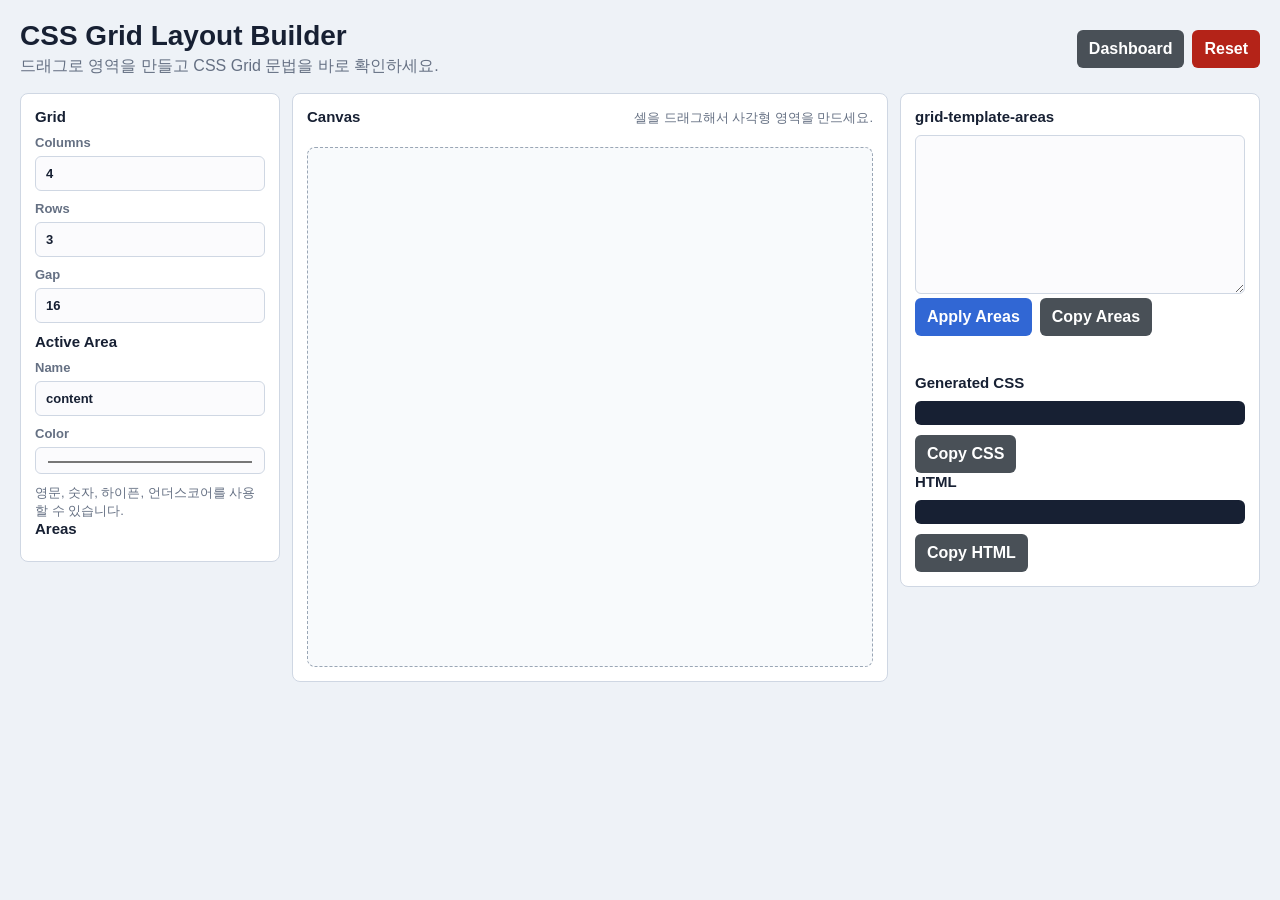
==== index.html @ a44a2213 "feat: add static grid builder shell" ====
<!doctype html>
<html lang="ko">
<head>
  <meta charset="utf-8">
  <meta name="viewport" content="width=device-width, initial-scale=1">
  <title>CSS Grid Layout Builder</title>
  <link rel="stylesheet" href="styles.css">
</head>
<body>
  <main class="app-shell">
    <header class="topbar">
      <div>
        <h1>CSS Grid Layout Builder</h1>
        <p>드래그로 영역을 만들고 CSS Grid 문법을 바로 확인하세요.</p>
      </div>
      <div class="topbar-actions">
        <button id="preset-dashboard" class="button secondary" type="button">Dashboard</button>
        <button id="reset-grid" class="button danger" type="button">Reset</button>
      </div>
    </header>

    <section class="workspace" aria-label="CSS Grid builder workspace">
      <aside class="panel controls-panel">
        <h2>Grid</h2>
        <label>Columns <input id="columns-input" type="number" min="1" max="8" value="4"></label>
        <label>Rows <input id="rows-input" type="number" min="1" max="8" value="3"></label>
        <label>Gap <input id="gap-input" type="number" min="0" max="64" value="16"></label>

        <h2>Active Area</h2>
        <label>Name <input id="area-name-input" type="text" value="content" spellcheck="false"></label>
        <label>Color <input id="area-color-input" type="color" value="#2a9d8f"></label>
        <p id="area-name-help" class="hint">영문, 숫자, 하이픈, 언더스코어를 사용할 수 있습니다.</p>

        <h2>Areas</h2>
        <div id="area-list" class="area-list"></div>
      </aside>

      <section class="panel canvas-panel">
        <div class="panel-heading">
          <h2>Canvas</h2>
          <p>셀을 드래그해서 사각형 영역을 만드세요.</p>
        </div>
        <div id="grid-canvas" class="grid-canvas" aria-label="Interactive grid canvas"></div>
        <p id="canvas-message" class="status-message" role="status"></p>
      </section>

      <aside class="panel code-panel">
        <h2>grid-template-areas</h2>
        <textarea id="areas-textarea" spellcheck="false" rows="6"></textarea>
        <div class="button-row">
          <button id="apply-areas" class="button" type="button">Apply Areas</button>
          <button id="copy-areas" class="button secondary" type="button">Copy Areas</button>
        </div>
        <p id="areas-error" class="error-message" role="alert"></p>

        <h2>Generated CSS</h2>
        <pre><code id="css-output"></code></pre>
        <button id="copy-css" class="button secondary" type="button">Copy CSS</button>

        <h2>HTML</h2>
        <pre><code id="html-output"></code></pre>
        <button id="copy-html" class="button secondary" type="button">Copy HTML</button>
      </aside>
    </section>
  </main>
  <script src="app.js"></script>
</body>
</html>
---- styles.css ----
:root {
  --bg: #eef2f7;
  --panel: #ffffff;
  --text: #172033;
  --muted: #657083;
  --line: #cfd7e3;
  --primary: #3167d4;
  --danger: #b42318;
  --focus: #f4a261;
}

* { box-sizing: border-box; }

body {
  margin: 0;
  min-width: 320px;
  background: var(--bg);
  color: var(--text);
  font-family: Arial, sans-serif;
}

button, input, textarea { font: inherit; }

.app-shell {
  min-height: 100vh;
  padding: 20px;
}

.topbar {
  display: flex;
  align-items: center;
  justify-content: space-between;
  gap: 16px;
  margin-bottom: 16px;
}

.topbar h1 {
  margin: 0 0 4px;
  font-size: 28px;
  letter-spacing: 0;
}

.topbar p {
  margin: 0;
  color: var(--muted);
}

.topbar-actions, .button-row {
  display: flex;
  flex-wrap: wrap;
  gap: 8px;
}

.workspace {
  display: grid;
  grid-template-columns: 260px minmax(360px, 1fr) 360px;
  gap: 12px;
  align-items: start;
}

.panel {
  min-width: 0;
  border: 1px solid var(--line);
  border-radius: 8px;
  background: var(--panel);
  padding: 14px;
}

.panel h2 {
  margin: 0 0 10px;
  font-size: 15px;
}

.panel-heading {
  display: flex;
  align-items: baseline;
  justify-content: space-between;
  gap: 12px;
  margin-bottom: 12px;
}

.panel-heading p, .hint, .status-message, .error-message {
  margin: 0;
  color: var(--muted);
  font-size: 13px;
}

label {
  display: grid;
  gap: 6px;
  margin-bottom: 10px;
  color: var(--muted);
  font-size: 13px;
  font-weight: 700;
}

input, textarea {
  width: 100%;
  border: 1px solid var(--line);
  border-radius: 6px;
  background: #fbfbfd;
  color: var(--text);
  padding: 9px 10px;
}

textarea {
  min-height: 132px;
  resize: vertical;
  font-family: Consolas, "Courier New", monospace;
  line-height: 1.45;
}

.button {
  min-height: 38px;
  border: 0;
  border-radius: 6px;
  background: var(--primary);
  color: white;
  padding: 0 12px;
  font-weight: 700;
  cursor: pointer;
}

.button.secondary { background: #495057; }
.button.danger { background: var(--danger); }
.button:focus-visible, input:focus-visible, textarea:focus-visible {
  outline: 3px solid rgba(244, 162, 97, 0.45);
  outline-offset: 2px;
}

.grid-canvas {
  display: grid;
  min-height: 520px;
  border: 1px dashed #9aa6b5;
  border-radius: 8px;
  background: #f8fafc;
  padding: 10px;
  gap: 8px;
  touch-action: none;
  user-select: none;
}

.grid-cell {
  min-width: 0;
  min-height: 72px;
  border: 1px solid #d8dee8;
  border-radius: 6px;
  background: #ffffff;
  color: var(--text);
  display: flex;
  align-items: center;
  justify-content: center;
  font-weight: 700;
  overflow: hidden;
  text-align: center;
}

.grid-cell.preview {
  outline: 3px solid var(--focus);
  outline-offset: -3px;
}

.grid-cell.empty {
  color: #98a2b3;
  font-weight: 400;
}

.area-list {
  display: grid;
  gap: 8px;
}

.area-item {
  display: grid;
  grid-template-columns: 18px minmax(0, 1fr) auto;
  gap: 8px;
  align-items: center;
  border: 1px solid var(--line);
  border-radius: 6px;
  padding: 8px;
  background: #fbfbfd;
}

.swatch {
  width: 18px;
  height: 18px;
  border-radius: 4px;
  border: 1px solid rgba(0, 0, 0, 0.14);
}

pre {
  max-height: 260px;
  overflow: auto;
  margin: 0 0 10px;
  border-radius: 6px;
  background: #172033;
  color: #e8eefc;
  padding: 12px;
  font-size: 13px;
  line-height: 1.45;
}

.error-message {
  min-height: 18px;
  margin: 8px 0 12px;
  color: var(--danger);
}

@media (max-width: 1080px) {
  .workspace {
    grid-template-columns: 1fr;
  }

  .grid-canvas {
    min-height: 420px;
  }
}

@media (max-width: 640px) {
  .app-shell { padding: 12px; }
  .topbar { align-items: flex-start; flex-direction: column; }
  .topbar h1 { font-size: 23px; }
  .grid-cell { min-height: 56px; font-size: 12px; }
}
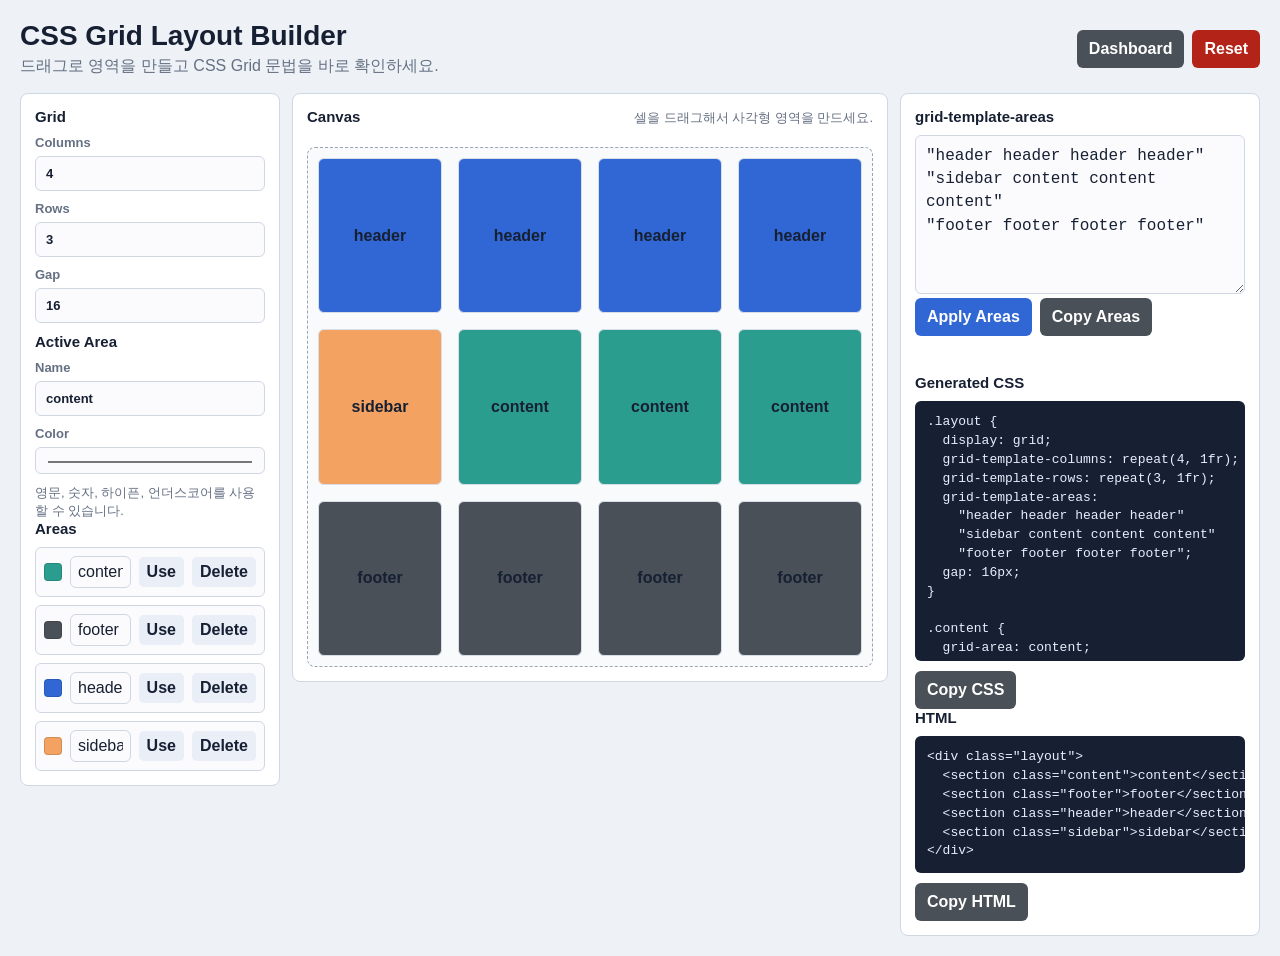
==== commit f9a5af20: "feat: complete grid layout builder" ====
--- a/index.html
+++ b/index.html
@@ -11,7 +11,7 @@
     <header class="topbar">
       <div>
         <h1>CSS Grid Layout Builder</h1>
-        <p>드래그로 영역을 만들고 CSS Grid 문법을 바로 확인하세요.</p>
+        <p>&#46300;&#47000;&#44536;&#47196; &#50689;&#50669;&#51012; &#47564;&#46308;&#44256; CSS Grid &#47928;&#48277;&#51012; &#48148;&#47196; &#54869;&#51064;&#54616;&#49464;&#50836;.</p>
       </div>
       <div class="topbar-actions">
         <button id="preset-dashboard" class="button secondary" type="button">Dashboard</button>
@@ -27,9 +27,9 @@
         <label>Gap <input id="gap-input" type="number" min="0" max="64" value="16"></label>
 
         <h2>Active Area</h2>
-        <label>Name <input id="area-name-input" type="text" value="content" spellcheck="false"></label>
+        <label>Name <input id="area-name-input" type="text" value="content" spellcheck="false" aria-describedby="area-name-help"></label>
         <label>Color <input id="area-color-input" type="color" value="#2a9d8f"></label>
-        <p id="area-name-help" class="hint">영문, 숫자, 하이픈, 언더스코어를 사용할 수 있습니다.</p>
+        <p id="area-name-help" class="hint">&#50689;&#47928;, &#49707;&#51088;, &#54616;&#51060;&#54536;, &#50616;&#45908;&#49828;&#53076;&#50612;&#47484; &#49324;&#50857;&#54624; &#49688; &#51080;&#49845;&#45768;&#45796;.</p>
 
         <h2>Areas</h2>
         <div id="area-list" class="area-list"></div>
@@ -38,14 +38,14 @@
       <section class="panel canvas-panel">
         <div class="panel-heading">
           <h2>Canvas</h2>
-          <p>셀을 드래그해서 사각형 영역을 만드세요.</p>
+          <p>&#49472;&#51012; &#46300;&#47000;&#44536;&#54644;&#49436; &#49324;&#44033;&#54805; &#50689;&#50669;&#51012; &#47564;&#46300;&#49464;&#50836;.</p>
         </div>
         <div id="grid-canvas" class="grid-canvas" aria-label="Interactive grid canvas"></div>
         <p id="canvas-message" class="status-message" role="status"></p>
       </section>
 
       <aside class="panel code-panel">
-        <h2>grid-template-areas</h2>
+        <label class="section-label" for="areas-textarea">grid-template-areas</label>
         <textarea id="areas-textarea" spellcheck="false" rows="6"></textarea>
         <div class="button-row">
           <button id="apply-areas" class="button" type="button">Apply Areas</button>
--- a/styles.css
+++ b/styles.css
@@ -66,9 +66,12 @@
   padding: 14px;
 }
 
-.panel h2 {
+.panel h2, .section-label {
+  display: block;
   margin: 0 0 10px;
   font-size: 15px;
+  color: var(--text);
+  font-weight: 700;
 }
 
 .panel-heading {
@@ -222,3 +225,32 @@
   .topbar h1 { font-size: 23px; }
   .grid-cell { min-height: 56px; font-size: 12px; }
 }
+
+.mini-button {
+  min-height: 30px;
+  border: 0;
+  border-radius: 5px;
+  background: #e9eef7;
+  color: var(--text);
+  padding: 0 8px;
+  cursor: pointer;
+  font-weight: 700;
+}
+
+.area-item.editable {
+  grid-template-columns: 18px minmax(0, 1fr) auto auto;
+}
+
+.area-rename {
+  min-width: 0;
+  height: 32px;
+  padding: 5px 7px;
+}
+
+@media (max-width: 420px) {
+  .panel { padding: 10px; }
+  .topbar-actions, .button-row { width: 100%; }
+  .button { flex: 1 1 140px; }
+  .area-item.editable { grid-template-columns: 18px minmax(0, 1fr); }
+  .area-item.editable .mini-button { width: 100%; }
+}
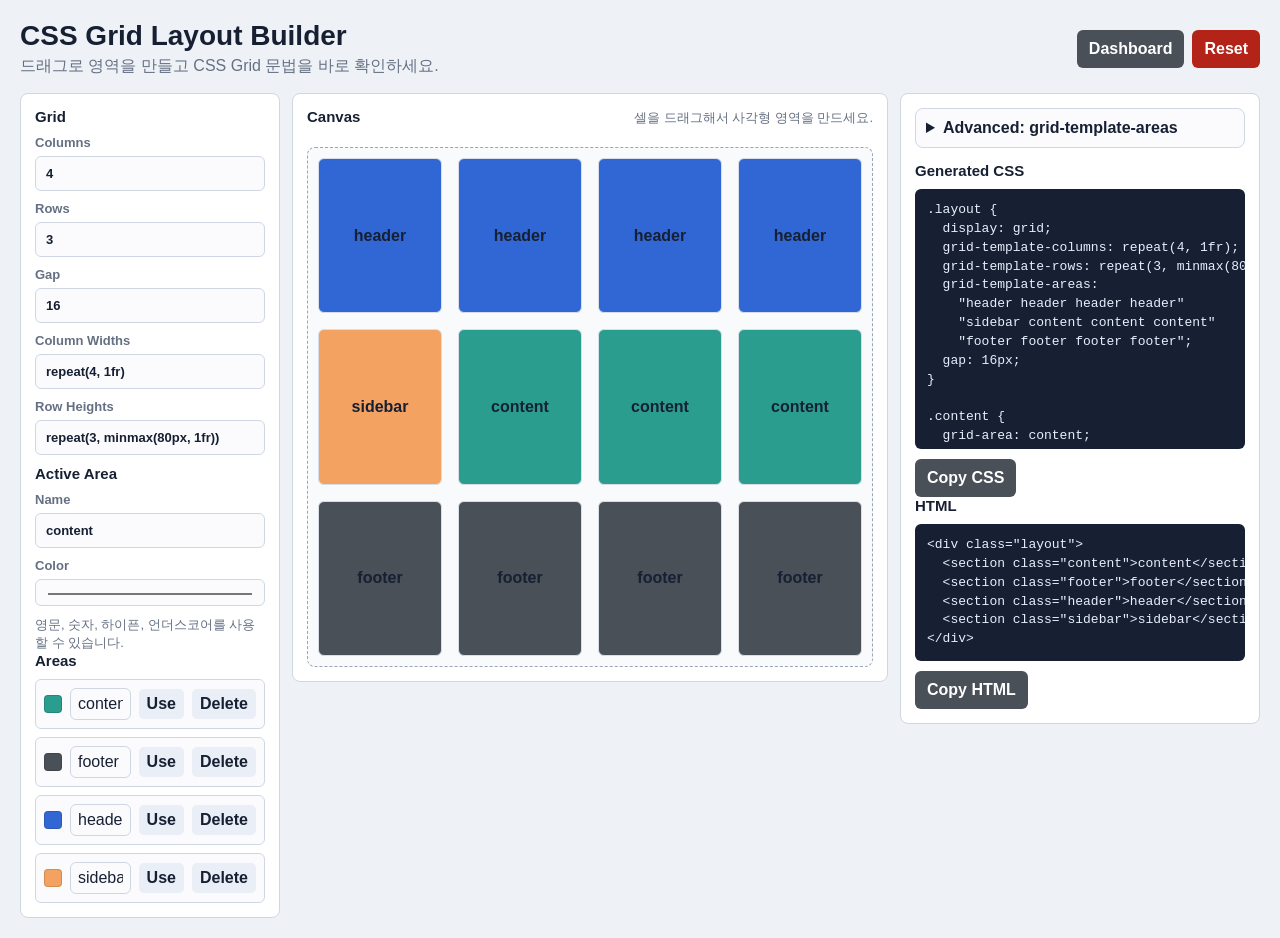
==== commit 3085a5a2: "feat: add grid track controls" ====
--- a/index.html
+++ b/index.html
@@ -25,6 +25,8 @@
         <label>Columns <input id="columns-input" type="number" min="1" max="8" value="4"></label>
         <label>Rows <input id="rows-input" type="number" min="1" max="8" value="3"></label>
         <label>Gap <input id="gap-input" type="number" min="0" max="64" value="16"></label>
+        <label>Column Widths <input id="column-template-input" type="text" value="repeat(4, 1fr)" spellcheck="false"></label>
+        <label>Row Heights <input id="row-template-input" type="text" value="repeat(3, minmax(80px, 1fr))" spellcheck="false"></label>
 
         <h2>Active Area</h2>
         <label>Name <input id="area-name-input" type="text" value="content" spellcheck="false" aria-describedby="area-name-help"></label>
@@ -45,13 +47,17 @@
       </section>
 
       <aside class="panel code-panel">
-        <label class="section-label" for="areas-textarea">grid-template-areas</label>
-        <textarea id="areas-textarea" spellcheck="false" rows="6"></textarea>
-        <div class="button-row">
-          <button id="apply-areas" class="button" type="button">Apply Areas</button>
-          <button id="copy-areas" class="button secondary" type="button">Copy Areas</button>
-        </div>
-        <p id="areas-error" class="error-message" role="alert"></p>
+        <details class="advanced-panel">
+          <summary>Advanced: grid-template-areas</summary>
+          <label class="checkbox-label"><input id="include-areas-input" type="checkbox" checked> Include grid-template-areas in CSS</label>
+          <label class="section-label" for="areas-textarea">grid-template-areas</label>
+          <textarea id="areas-textarea" spellcheck="false" rows="6"></textarea>
+          <div class="button-row">
+            <button id="apply-areas" class="button" type="button">Apply Areas</button>
+            <button id="copy-areas" class="button secondary" type="button">Copy Areas</button>
+          </div>
+          <p id="areas-error" class="error-message" role="alert"></p>
+        </details>
 
         <h2>Generated CSS</h2>
         <pre><code id="css-output"></code></pre>
--- a/styles.css
+++ b/styles.css
@@ -97,6 +97,17 @@
   font-weight: 700;
 }
 
+.checkbox-label {
+  display: flex;
+  grid-template-columns: none;
+  align-items: center;
+  gap: 8px;
+}
+
+.checkbox-label input {
+  width: auto;
+}
+
 input, textarea {
   width: 100%;
   border: 1px solid var(--line);
@@ -207,6 +218,23 @@
   min-height: 18px;
   margin: 8px 0 12px;
   color: var(--danger);
+}
+
+.advanced-panel {
+  border: 1px solid var(--line);
+  border-radius: 8px;
+  margin-bottom: 14px;
+  padding: 10px;
+  background: #fbfbfd;
+}
+
+.advanced-panel summary {
+  cursor: pointer;
+  font-weight: 700;
+}
+
+.advanced-panel[open] summary {
+  margin-bottom: 12px;
 }
 
 @media (max-width: 1080px) {
